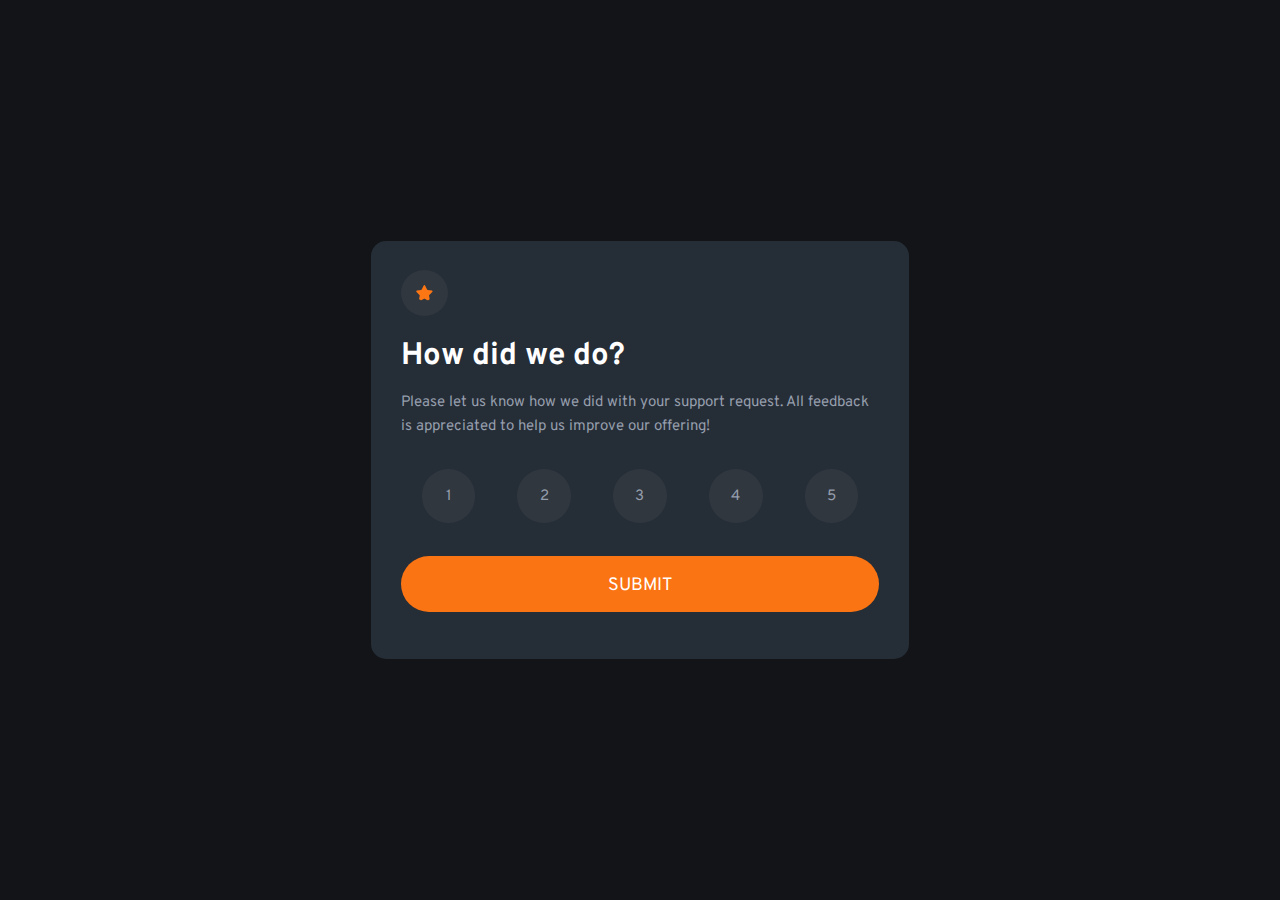
==== index.html @ 42cb7bd7 "Created the rating page" ====
<!DOCTYPE html>
<html lang="en">

<head>
  <meta charset="UTF-8">
  <meta http-equiv="X-UA-Compatible" content="IE=edge">
  <meta name="viewport" content="width=device-width, initial-scale=1.0">
  <link rel="icon" type="image/x-icon" href="images/favicon-32x32.png">
  <!-- Font -->
  <link rel="preconnect" href="https://fonts.googleapis.com">
  <link rel="preconnect" href="https://fonts.gstatic.com" crossorigin>
  <link href="https://fonts.googleapis.com/css2?family=Overpass:wght@400;700&display=swap" rel="stylesheet">
  <link rel="stylesheet" href="style.css">
  <title>Interactive Rating Component</title>
</head>

<body>
  <div class="container">
    <div class="card">
      <form action="/">
        <fieldset>
          <legend>
            <svg class="star" width="17" height="16" xmlns="http://www.w3.org/2000/svg">
              <path
                d="m9.067.43 1.99 4.031c.112.228.33.386.58.422l4.45.647a.772.772 0 0 1 .427 1.316l-3.22 3.138a.773.773 0 0 0-.222.683l.76 4.431a.772.772 0 0 1-1.12.813l-3.98-2.092a.773.773 0 0 0-.718 0l-3.98 2.092a.772.772 0 0 1-1.119-.813l.76-4.431a.77.77 0 0 0-.222-.683L.233 6.846A.772.772 0 0 1 .661 5.53l4.449-.647a.772.772 0 0 0 .58-.422L7.68.43a.774.774 0 0 1 1.387 0Z"
                fill="#FC7614" />
            </svg>
            <h2 class="card-heading">How did we do?</h2>
            <p class="card-body">
              Please let us know how we did with your support request. All feedback is appreciated to
              help us improve
              our
              offering!
            </p>
          </legend>
          <div class="radio-group">
            <div class="radio-btn">
              <input type="radio" name="rating" id="rating-1" value="1">
              <label for="rating-1">1</label>
            </div>
            <div class="radio-btn">
              <input type="radio" name="rating" id="rating-2" value="2">
              <label for="rating-2">2</label>
            </div>
            <div class="radio-btn">
              <input type="radio" name="rating" id="rating-3" value="3">
              <label for="rating-3">3</label>
            </div>
            <div class="radio-btn">
              <input type="radio" name="rating" id="rating-4" value="4">
              <label for="rating-4">4</label>
            </div>
            <div class="radio-btn">
              <input type="radio" name="rating" id="rating-5" value="5" checked>
              <label for="rating-5">5</label>
            </div>
          </div>
          <div>
            <input type="submit" value="SUBMIT">
          </div>
        </fieldset>
      </form>
    </div>
  </div>

  <script src="app.js"></script>
</body>

</html>
---- style.css ----
:root {
  --very-dark-blue: hsl(216, 12%, 8%);
  --dark-blue: hsl(213, 19%, 18%);
  --medium-grey: hsl(216, 12%, 54%);
  --light-grey: hsl(217, 12%, 63%);
  --white: hsl(0, 0%, 100%);
  --orange: hsl(25, 97%, 53%);
}

* {
  font-family: 'Overpass', sans-serif;
  margin: 0;
  padding: 0;
  border: none;
  /* outline: 1px solid lightgreen; */
}

input[type=radio] {
  appearance: none;
}

/******** Layout **********/

.container {
  display: flex;
  flex-direction: column;
  align-items: center;
  justify-content: center;
  height: 100vh;
}

.card {
  border-radius: 15px;
  padding: 1.953em;
  width: 70%;
  max-width: 478.7px;
}

.star {
  border-radius: 50%;
  padding: 15px;
}

.card-heading {
  margin: 0.482em 0;
}

.card-body {
  margin: 1em 0;
}

.radio-group {
  display: flex;
  flex-wrap: wrap;
  justify-content: space-around;
  margin: 1em 0;
}

.radio-btn,
.radio-btn label {
  cursor: pointer;
}

.radio-btn {
  height: 3.583em;
  width: 3.583em;
  display: flex;
  justify-content: center;
  align-items: center;
  border-radius: 50%;
}

input[type=submit] {
  border-radius: 36.621px;
  padding: 1em 0 0.8em;
  margin: 1em 0;
  width: 100%;
  cursor: pointer;
}

/******** Type **********/
body {
  font-size: 15px;
}

.card-heading {
  font-size: 2.074em;
}

.card-body {
  /* font-size: 1.1em; */
  line-height: 1.6;
}

input[type=submit] {
  font-size: 1.2em;
}

/******** Color **********/
.container {
  background-color: var(--very-dark-blue);
}

.card {
  background-color: var(--dark-blue);
}

.star {
  background-color: hsl(216, 12%, 22%);
}

.card-heading {
  color: var(--white);
}

.card-body {
  color: var(--light-grey);
}

.radio-btn {
  color: var(--light-grey);
  background-color: hsl(216, 12%, 22%);
}

.radio-btn:hover {
  background-color: var(--light-grey);
  color: var(--white);
}

input[type=submit] {
  background-color: var(--orange);
  color: var(--white);
}

input[type=submit]:hover {
  color: var(--orange);
  background-color: var(--white);
}
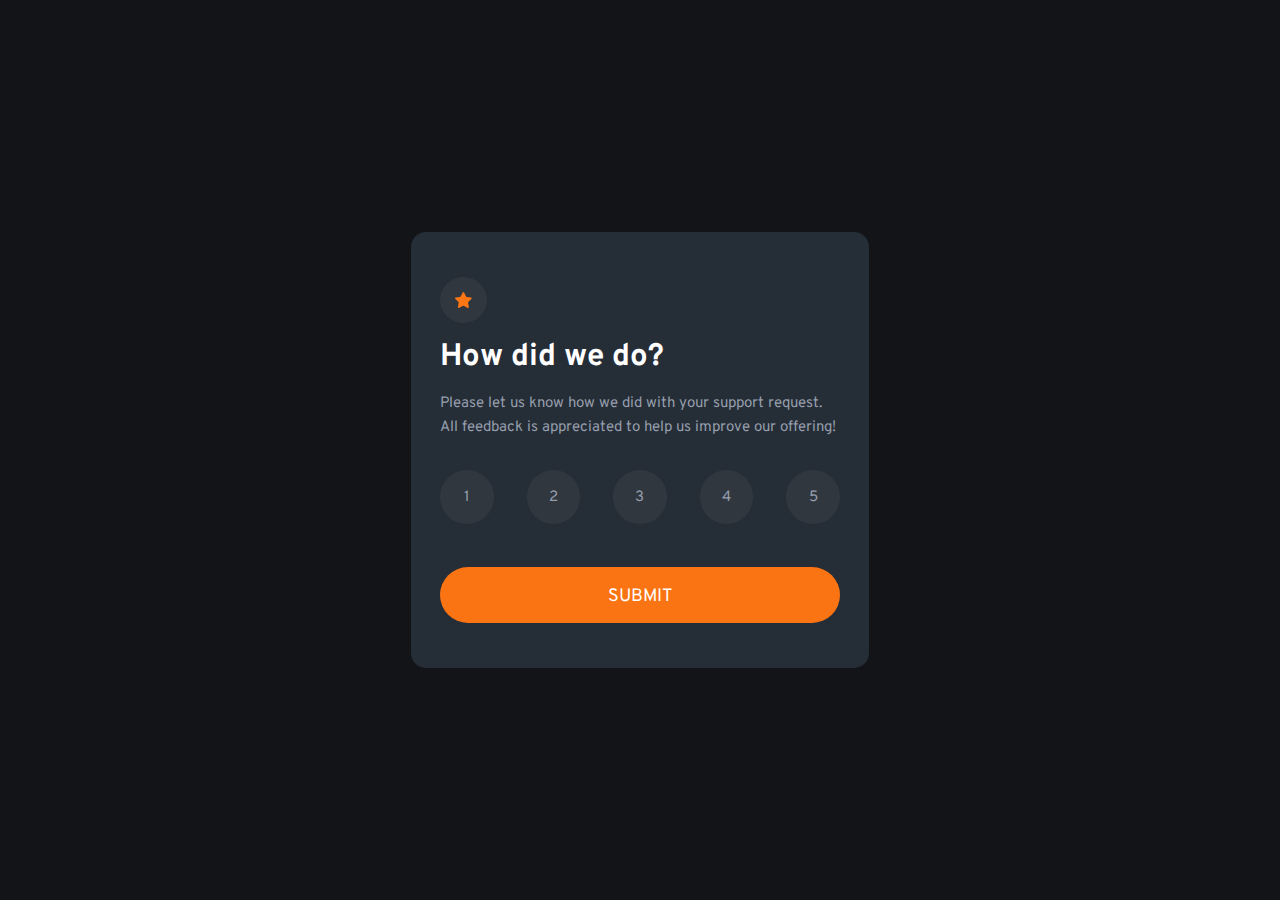
==== commit 1e63d2c6: "completed all functionalities" ====
--- a/index.html
+++ b/index.html
@@ -15,48 +15,50 @@
 </head>
 
 <body>
-  <div class="container">
+  <div class="container center">
     <div class="card">
-      <form action="/">
+      <form class="form" action="/">
         <fieldset>
           <legend>
-            <svg class="star" width="17" height="16" xmlns="http://www.w3.org/2000/svg">
-              <path
-                d="m9.067.43 1.99 4.031c.112.228.33.386.58.422l4.45.647a.772.772 0 0 1 .427 1.316l-3.22 3.138a.773.773 0 0 0-.222.683l.76 4.431a.772.772 0 0 1-1.12.813l-3.98-2.092a.773.773 0 0 0-.718 0l-3.98 2.092a.772.772 0 0 1-1.119-.813l.76-4.431a.77.77 0 0 0-.222-.683L.233 6.846A.772.772 0 0 1 .661 5.53l4.449-.647a.772.772 0 0 0 .58-.422L7.68.43a.774.774 0 0 1 1.387 0Z"
-                fill="#FC7614" />
-            </svg>
+            <div class="star light-bg center">
+              <svg width="17" height="16" xmlns="http://www.w3.org/2000/svg">
+                <path
+                  d="m9.067.43 1.99 4.031c.112.228.33.386.58.422l4.45.647a.772.772 0 0 1 .427 1.316l-3.22 3.138a.773.773 0 0 0-.222.683l.76 4.431a.772.772 0 0 1-1.12.813l-3.98-2.092a.773.773 0 0 0-.718 0l-3.98 2.092a.772.772 0 0 1-1.119-.813l.76-4.431a.77.77 0 0 0-.222-.683L.233 6.846A.772.772 0 0 1 .661 5.53l4.449-.647a.772.772 0 0 0 .58-.422L7.68.43a.774.774 0 0 1 1.387 0Z"
+                  fill="#FC7614" />
+              </svg>
+            </div>
             <h2 class="card-heading">How did we do?</h2>
-            <p class="card-body">
+            <p class="card-body my-1">
               Please let us know how we did with your support request. All feedback is appreciated to
               help us improve
               our
               offering!
             </p>
           </legend>
-          <div class="radio-group">
-            <div class="radio-btn">
+          <div class="radio-group my-1">
+            <div class="radio-btn center">
               <input type="radio" name="rating" id="rating-1" value="1">
               <label for="rating-1">1</label>
             </div>
-            <div class="radio-btn">
+            <div class="radio-btn center">
               <input type="radio" name="rating" id="rating-2" value="2">
               <label for="rating-2">2</label>
             </div>
-            <div class="radio-btn">
+            <div class="radio-btn center">
               <input type="radio" name="rating" id="rating-3" value="3">
               <label for="rating-3">3</label>
             </div>
-            <div class="radio-btn">
+            <div class="radio-btn center">
               <input type="radio" name="rating" id="rating-4" value="4">
               <label for="rating-4">4</label>
             </div>
-            <div class="radio-btn">
+            <div class="radio-btn center">
               <input type="radio" name="rating" id="rating-5" value="5" checked>
               <label for="rating-5">5</label>
             </div>
           </div>
           <div>
-            <input type="submit" value="SUBMIT">
+            <input class="btn" type="submit" value="SUBMIT">
           </div>
         </fieldset>
       </form>
--- a/style.css
+++ b/style.css
@@ -19,24 +19,24 @@
   appearance: none;
 }
 
+.radio-btn label {
+  pointer-events: none;
+}
+
 /******** Layout **********/
-
 .container {
-  display: flex;
-  flex-direction: column;
-  align-items: center;
-  justify-content: center;
   height: 100vh;
 }
 
 .card {
   border-radius: 15px;
-  padding: 1.953em;
-  width: 70%;
-  max-width: 478.7px;
+  padding: 3.052em 1.953em;
+  width: 75%;
+  max-width: 400px;
 }
 
 .star {
+  width: 17px;
   border-radius: 50%;
   padding: 15px;
 }
@@ -45,37 +45,30 @@
   margin: 0.482em 0;
 }
 
-.card-body {
-  margin: 1em 0;
-}
-
 .radio-group {
   display: flex;
   flex-wrap: wrap;
-  justify-content: space-around;
-  margin: 1em 0;
-}
-
-.radio-btn,
-.radio-btn label {
-  cursor: pointer;
+  justify-content: space-between;
 }
 
 .radio-btn {
   height: 3.583em;
   width: 3.583em;
-  display: flex;
-  justify-content: center;
-  align-items: center;
   border-radius: 50%;
+  cursor: pointer;
 }
 
-input[type=submit] {
+.btn {
   border-radius: 36.621px;
   padding: 1em 0 0.8em;
-  margin: 1em 0;
   width: 100%;
   cursor: pointer;
+  margin: 1.563em 0 0;
+}
+
+.rate-output {
+  padding: 0.512em 1em;
+  border-radius: 30px;
 }
 
 /******** Type **********/
@@ -88,13 +81,13 @@
 }
 
 .card-body {
-  /* font-size: 1.1em; */
   line-height: 1.6;
 }
 
-input[type=submit] {
+.btn {
   font-size: 1.2em;
 }
+
 
 /******** Color **********/
 .container {
@@ -103,10 +96,6 @@
 
 .card {
   background-color: var(--dark-blue);
-}
-
-.star {
-  background-color: hsl(216, 12%, 22%);
 }
 
 .card-heading {
@@ -127,12 +116,44 @@
   color: var(--white);
 }
 
-input[type=submit] {
+.btn {
   background-color: var(--orange);
   color: var(--white);
 }
 
-input[type=submit]:hover {
+.btn:hover {
   color: var(--orange);
   background-color: var(--white);
+}
+
+.selected {
+  background-color: var(--orange);
+  color: var(--white);
+}
+
+.rate-output {
+  color: var(--orange);
+}
+
+/* Utility Classes */
+
+.center {
+  display: flex;
+  flex-direction: column;
+  justify-content: center;
+  align-items: center;
+}
+
+.my-1 {
+  margin: 1em 0;
+}
+
+.light-bg {
+  background-color: hsl(216, 12%, 22%);
+}
+
+.text-center {
+  text-align: center;
+  padding-left: 1em;
+  padding-right: 1em;
 }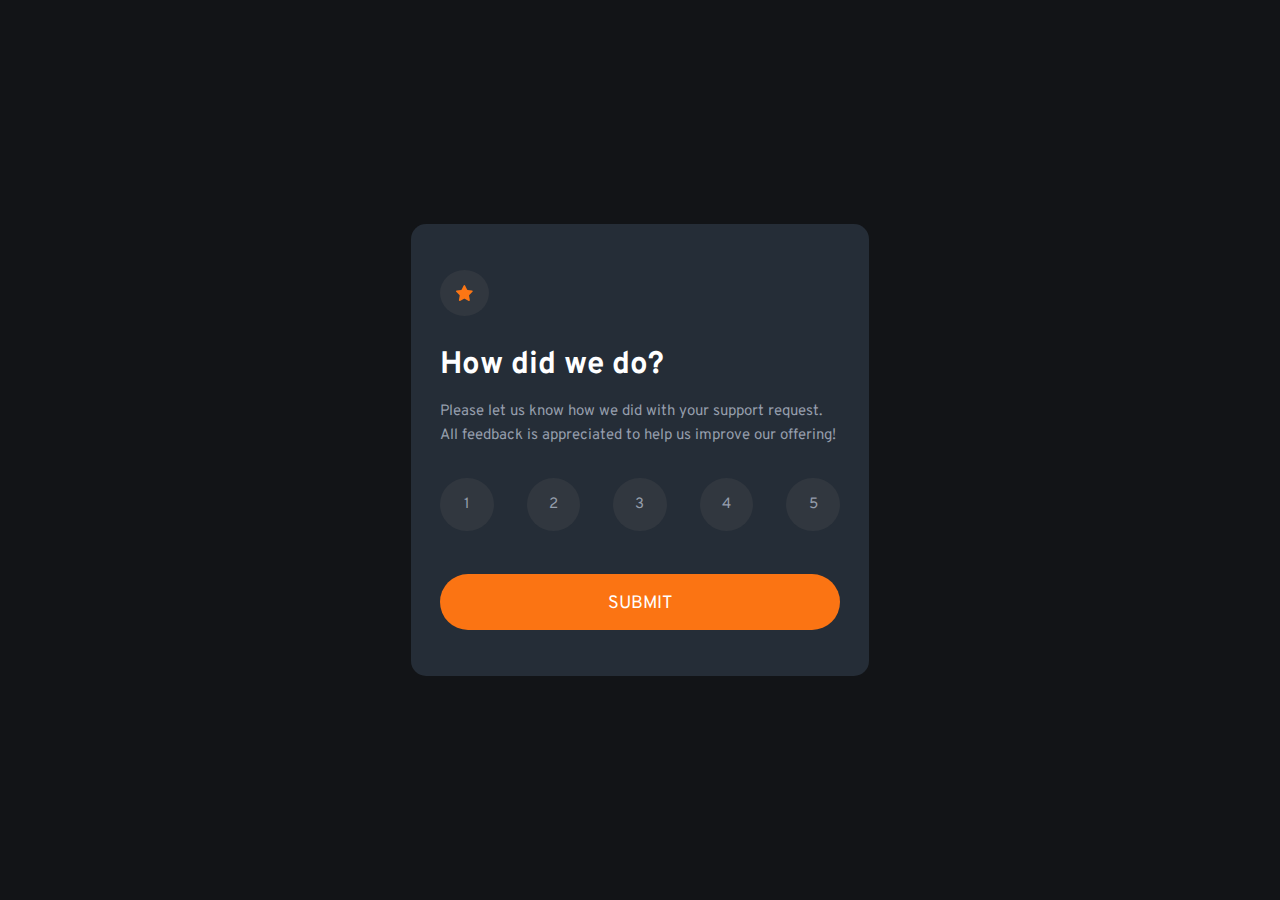
==== commit fd0f835d: "Replaced svg tags with img tags" ====
--- a/index.html
+++ b/index.html
@@ -21,11 +21,7 @@
         <fieldset>
           <legend>
             <div class="star light-bg center">
-              <svg width="17" height="16" xmlns="http://www.w3.org/2000/svg">
-                <path
-                  d="m9.067.43 1.99 4.031c.112.228.33.386.58.422l4.45.647a.772.772 0 0 1 .427 1.316l-3.22 3.138a.773.773 0 0 0-.222.683l.76 4.431a.772.772 0 0 1-1.12.813l-3.98-2.092a.773.773 0 0 0-.718 0l-3.98 2.092a.772.772 0 0 1-1.119-.813l.76-4.431a.77.77 0 0 0-.222-.683L.233 6.846A.772.772 0 0 1 .661 5.53l4.449-.647a.772.772 0 0 0 .58-.422L7.68.43a.774.774 0 0 1 1.387 0Z"
-                  fill="#FC7614" />
-              </svg>
+              <img src="images/icon-star.svg" alt="star icon">
             </div>
             <h2 class="card-heading">How did we do?</h2>
             <p class="card-body my-1">
--- a/style.css
+++ b/style.css
@@ -36,9 +36,10 @@
 }
 
 .star {
-  width: 17px;
+  width: 1.25em;
   border-radius: 50%;
-  padding: 15px;
+  padding: 1em;
+  margin-bottom: 1.953em;
 }
 
 .card-heading {
@@ -59,7 +60,7 @@
 }
 
 .btn {
-  border-radius: 36.621px;
+  border-radius: 2.441em;
   padding: 1em 0 0.8em;
   width: 100%;
   cursor: pointer;
@@ -68,7 +69,7 @@
 
 .rate-output {
   padding: 0.512em 1em;
-  border-radius: 30px;
+  border-radius: 1.953em;
 }
 
 /******** Type **********/
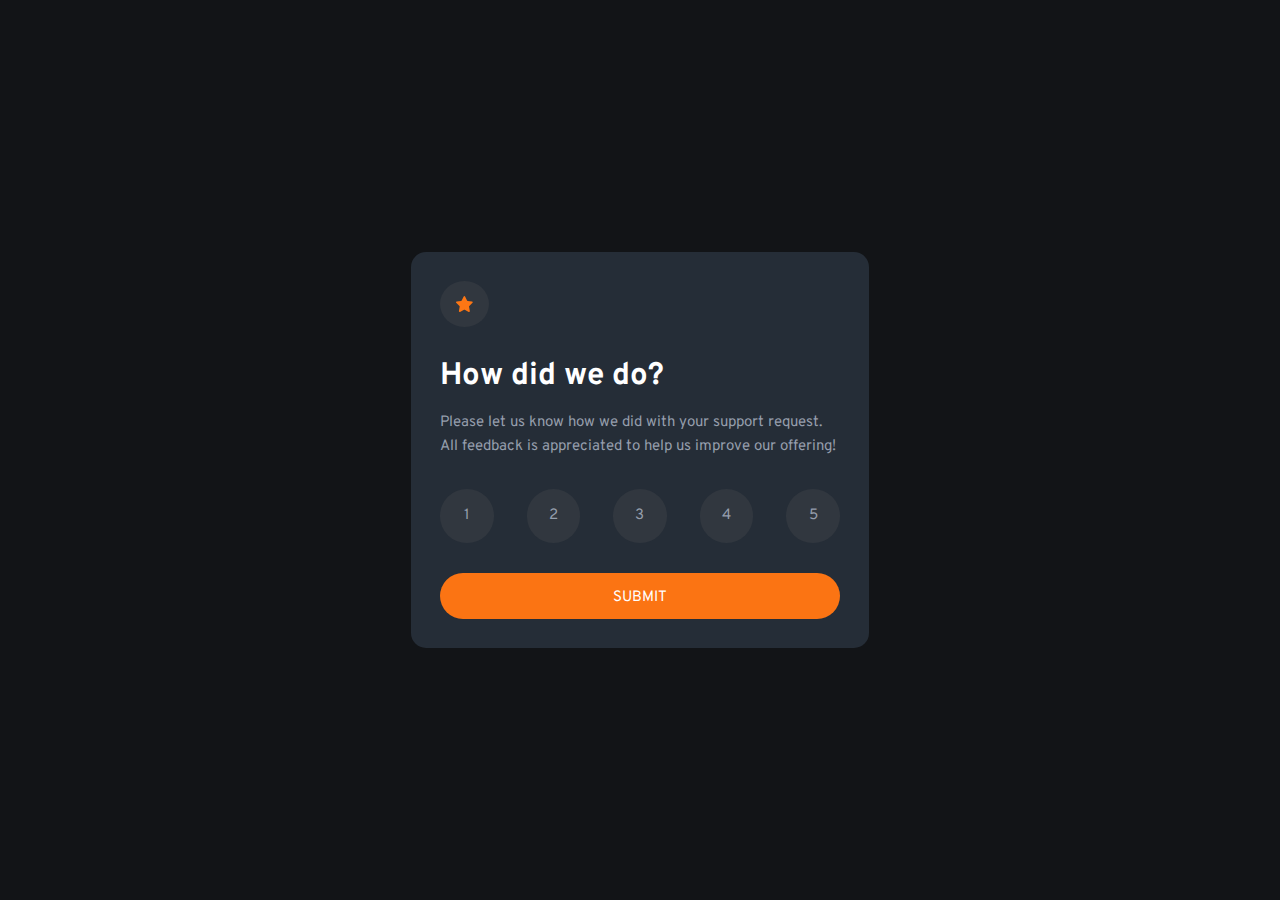
==== commit bef7722d: "Minor changes" ====
--- a/index.html
+++ b/index.html
@@ -20,8 +20,8 @@
       <form class="form" action="/">
         <fieldset>
           <legend>
-            <div class="star light-bg center">
-              <img src="images/icon-star.svg" alt="star icon">
+            <div class="star light-bg center no-select">
+              <img src="images/icon-star.svg" aria-hidden="true" alt="star icon">
             </div>
             <h2 class="card-heading">How did we do?</h2>
             <p class="card-body my-1">
@@ -31,8 +31,8 @@
               offering!
             </p>
           </legend>
-          <div class="radio-group my-1">
-            <div class="radio-btn center">
+          <div class="radio-group no-select my-1">
+            <div class="radio-btn center hover-off">
               <input type="radio" name="rating" id="rating-1" value="1">
               <label for="rating-1">1</label>
             </div>
@@ -49,12 +49,12 @@
               <label for="rating-4">4</label>
             </div>
             <div class="radio-btn center">
-              <input type="radio" name="rating" id="rating-5" value="5" checked>
+              <input type="radio" name="rating" id="rating-5" value="5">
               <label for="rating-5">5</label>
             </div>
           </div>
           <div>
-            <input class="btn" type="submit" value="SUBMIT">
+            <input class="btn no-select" type="submit" value="SUBMIT">
           </div>
         </fieldset>
       </form>
--- a/style.css
+++ b/style.css
@@ -1,3 +1,5 @@
+/* This file uses a modular scale with 1.2 and 1.25 ratio */
+
 :root {
   --very-dark-blue: hsl(216, 12%, 8%);
   --dark-blue: hsl(213, 19%, 18%);
@@ -5,10 +7,11 @@
   --light-grey: hsl(217, 12%, 63%);
   --white: hsl(0, 0%, 100%);
   --orange: hsl(25, 97%, 53%);
+  --type-face: 'Overpass', sans-serif;
 }
 
 * {
-  font-family: 'Overpass', sans-serif;
+  font-family: var(--type-face);
   margin: 0;
   padding: 0;
   border: none;
@@ -30,7 +33,7 @@
 
 .card {
   border-radius: 15px;
-  padding: 3.052em 1.953em;
+  padding: 1.953em;
   width: 75%;
   max-width: 400px;
 }
@@ -57,6 +60,15 @@
   width: 3.583em;
   border-radius: 50%;
   cursor: pointer;
+  transition: background-color 0.3s linear;
+}
+
+.radio-btn:focus {
+  outline: 2px solid red !important;
+}
+
+.btn:focus {
+  outline: 2px solid red;
 }
 
 .btn {
@@ -64,7 +76,8 @@
   padding: 1em 0 0.8em;
   width: 100%;
   cursor: pointer;
-  margin: 1.563em 0 0;
+  margin: 1em 0 0;
+  transition: background-color 0.3s linear;
 }
 
 .rate-output {
@@ -86,7 +99,7 @@
 }
 
 .btn {
-  font-size: 1.2em;
+  font-size: 1em;
 }
 
 
@@ -112,10 +125,11 @@
   background-color: hsl(216, 12%, 22%);
 }
 
-.radio-btn:hover {
-  background-color: var(--light-grey);
+.radio-btn:not(.hover-off):hover {
+  background-color: var(--orange);
   color: var(--white);
 }
+
 
 .btn {
   background-color: var(--orange);
@@ -123,12 +137,12 @@
 }
 
 .btn:hover {
+  background-color: var(--white);
   color: var(--orange);
-  background-color: var(--white);
 }
 
 .selected {
-  background-color: var(--orange);
+  background-color: var(--light-grey);
   color: var(--white);
 }
 
@@ -157,4 +171,9 @@
   text-align: center;
   padding-left: 1em;
   padding-right: 1em;
+}
+
+.no-select {
+  -webkit-user-select: none;
+  user-select: none;
 }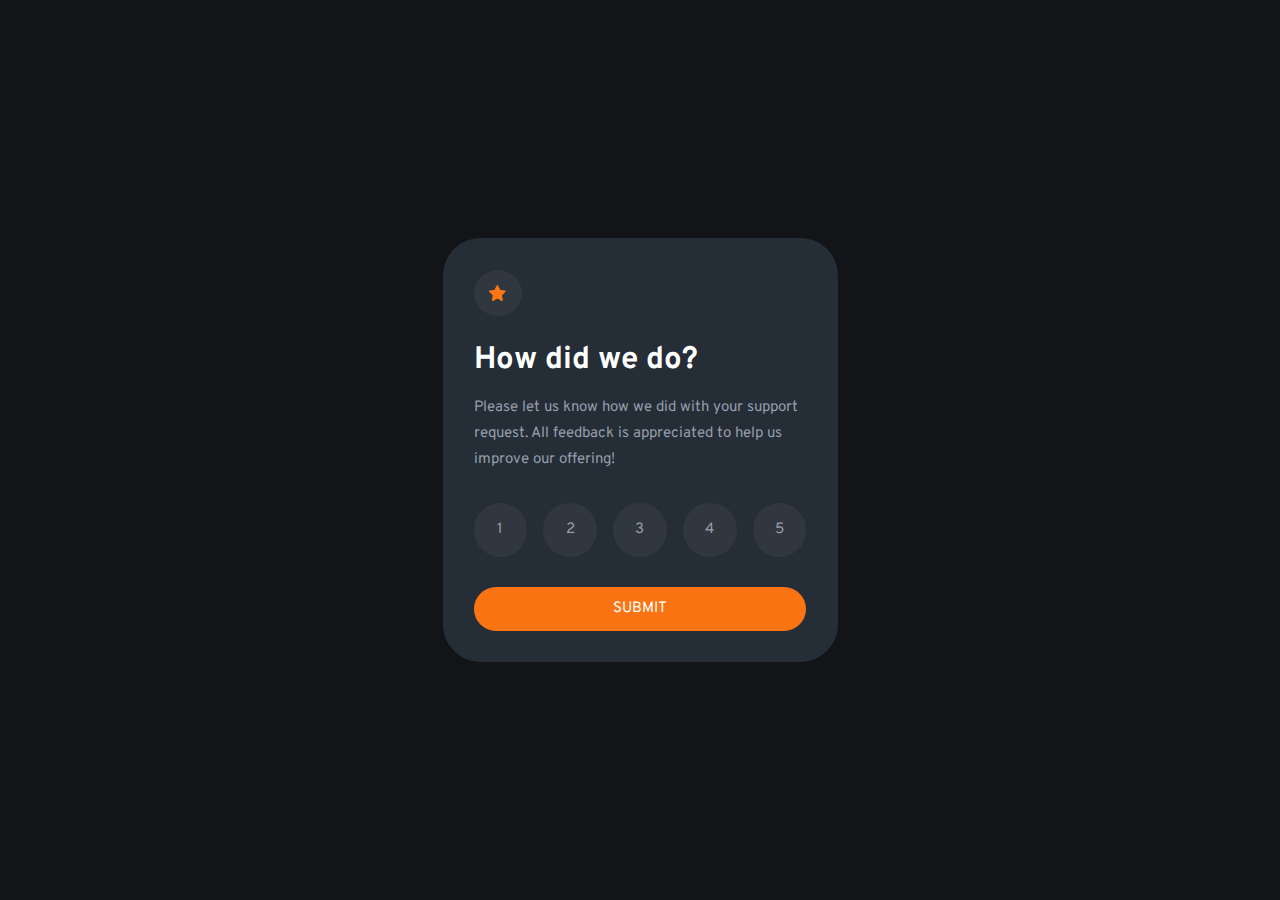
==== commit 8f0f19d0: "added warning and minor changes" ====
--- a/index.html
+++ b/index.html
@@ -16,11 +16,14 @@
 
 <body>
   <div class="container center">
+    <!-- <div class="card warning">
+      Please select a number
+    </div> -->
     <div class="card">
       <form class="form" action="/">
         <fieldset>
           <legend>
-            <div class="star light-bg center no-select">
+            <div class="star light-bg center no-selection">
               <img src="images/icon-star.svg" aria-hidden="true" alt="star icon">
             </div>
             <h2 class="card-heading">How did we do?</h2>
@@ -31,7 +34,7 @@
               offering!
             </p>
           </legend>
-          <div class="radio-group no-select my-1">
+          <div class="radio-group no-selection my-1">
             <div class="radio-btn center hover-off">
               <input type="radio" name="rating" id="rating-1" value="1">
               <label for="rating-1">1</label>
@@ -54,7 +57,7 @@
             </div>
           </div>
           <div>
-            <input class="btn no-select" type="submit" value="SUBMIT">
+            <input class="btn no-selection" type="submit" value="SUBMIT">
           </div>
         </fieldset>
       </form>
--- a/style.css
+++ b/style.css
@@ -7,6 +7,7 @@
   --light-grey: hsl(217, 12%, 63%);
   --white: hsl(0, 0%, 100%);
   --orange: hsl(25, 97%, 53%);
+  --warning: #BD1B06;
   --type-face: 'Overpass', sans-serif;
 }
 
@@ -32,17 +33,19 @@
 }
 
 .card {
-  border-radius: 15px;
-  padding: 1.953em;
+  border-radius: 2.488em;
+  padding: 2.074em;
   width: 75%;
-  max-width: 400px;
+  max-width: 332.791px;
+  /* 332.791px */
+  /* height: 45%; */
 }
 
 .star {
-  width: 1.25em;
+  width: 1.2em;
   border-radius: 50%;
   padding: 1em;
-  margin-bottom: 1.953em;
+  margin-bottom: 1.728em;
 }
 
 .card-heading {
@@ -63,17 +66,9 @@
   transition: background-color 0.3s linear;
 }
 
-.radio-btn:focus {
-  outline: 2px solid red !important;
-}
-
-.btn:focus {
-  outline: 2px solid red;
-}
-
 .btn {
   border-radius: 2.441em;
-  padding: 1em 0 0.8em;
+  padding: 0.833em 0;
   width: 100%;
   cursor: pointer;
   margin: 1em 0 0;
@@ -81,8 +76,19 @@
 }
 
 .rate-output {
-  padding: 0.512em 1em;
-  border-radius: 1.953em;
+  padding: 0.579em 1em;
+  margin: 2.074em 0 1em;
+  border-radius: 2.074em;
+}
+
+.warning {
+  background-color: var(--warning) !important;
+  color: white !important;
+  padding: 1em 1.2em;
+  border-radius: 1em;
+  margin-bottom: 0.833em;
+  font-size: 1.2em;
+  width: 332.791px;
 }
 
 /******** Type **********/
@@ -95,7 +101,7 @@
 }
 
 .card-body {
-  line-height: 1.6;
+  line-height: 1.72;
 }
 
 .btn {
@@ -173,7 +179,7 @@
   padding-right: 1em;
 }
 
-.no-select {
+.no-selection {
   -webkit-user-select: none;
   user-select: none;
 }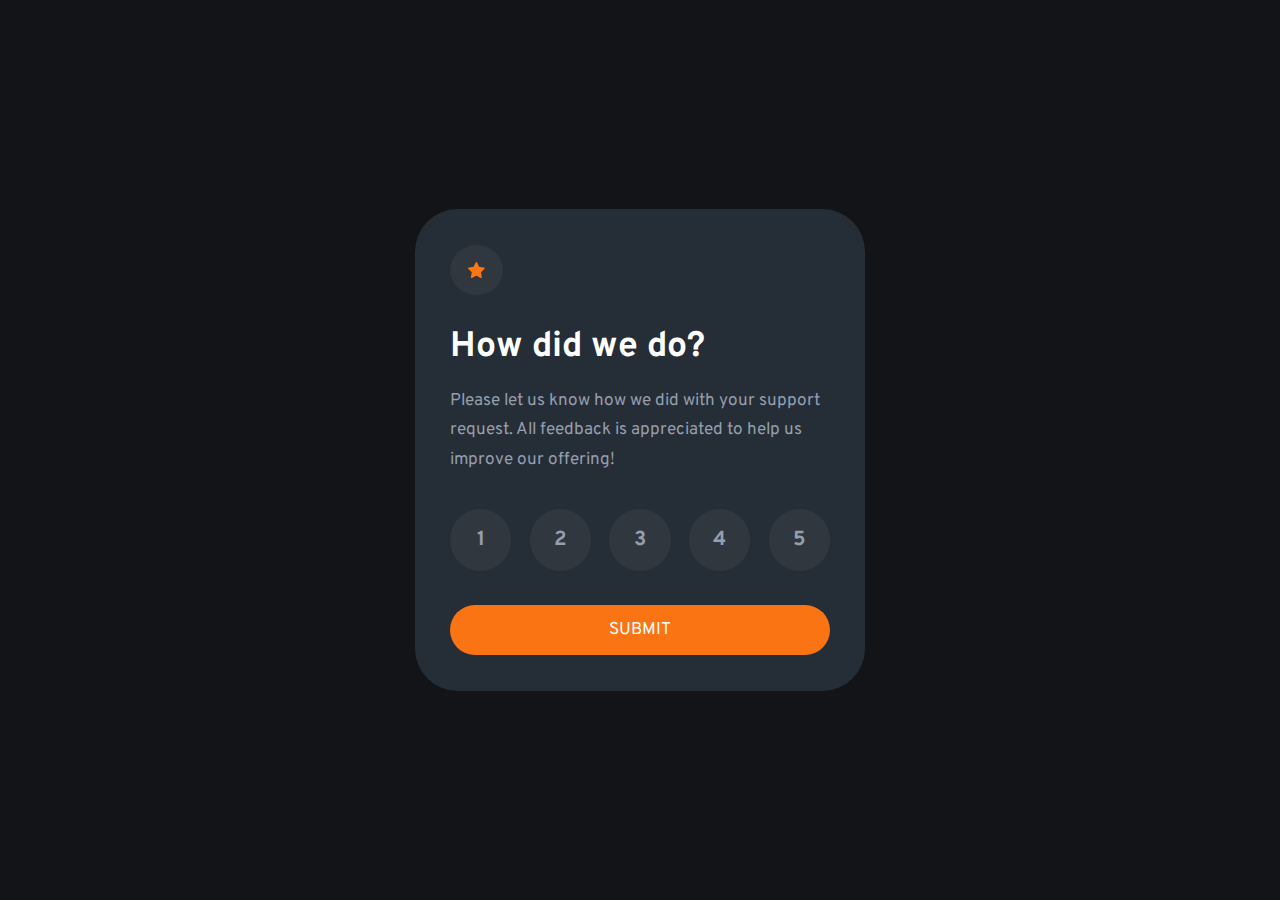
==== commit f128db05: "fixed accessibility issues" ====
--- a/index.html
+++ b/index.html
@@ -15,25 +15,20 @@
 </head>
 
 <body>
-  <div class="container center">
-    <!-- <div class="card warning">
-      Please select a number
-    </div> -->
+  <main class="container center">
     <div class="card">
       <form class="form" action="/">
+        <div class="star light-bg center no-selection">
+          <img src="images/icon-star.svg" aria-hidden="true" alt="star icon">
+        </div>
+        <h1 class="card-heading">How did we do?</h1>
+        <p class="card-body my-1">
+          Please let us know how we did with your support request. All feedback is appreciated to
+          help us improve
+          our
+          offering!
+        </p>
         <fieldset>
-          <legend>
-            <div class="star light-bg center no-selection">
-              <img src="images/icon-star.svg" aria-hidden="true" alt="star icon">
-            </div>
-            <h2 class="card-heading">How did we do?</h2>
-            <p class="card-body my-1">
-              Please let us know how we did with your support request. All feedback is appreciated to
-              help us improve
-              our
-              offering!
-            </p>
-          </legend>
           <div class="radio-group no-selection my-1">
             <div class="radio-btn center hover-off">
               <input type="radio" name="rating" id="rating-1" value="1">
@@ -62,7 +57,7 @@
         </fieldset>
       </form>
     </div>
-  </div>
+  </main>
 
   <script src="app.js"></script>
 </body>
--- a/style.css
+++ b/style.css
@@ -1,4 +1,4 @@
-/* This file uses a modular scale with 1.2 and 1.25 ratio */
+/* This file uses a modular scale with 1.2 ratio */
 
 :root {
   --very-dark-blue: hsl(216, 12%, 8%);
@@ -29,20 +29,18 @@
 
 /******** Layout **********/
 .container {
-  height: 100vh;
+  min-height: 100vh;
 }
 
 .card {
   border-radius: 2.488em;
   padding: 2.074em;
   width: 75%;
-  max-width: 332.791px;
-  /* 332.791px */
-  /* height: 45%; */
+  max-width: 22.19em;
 }
 
 .star {
-  width: 1.2em;
+  width: 1.1em;
   border-radius: 50%;
   padding: 1em;
   margin-bottom: 1.728em;
@@ -55,6 +53,7 @@
 .radio-group {
   display: flex;
   flex-wrap: wrap;
+  row-gap: 0.579em;
   justify-content: space-between;
 }
 
@@ -88,12 +87,12 @@
   border-radius: 1em;
   margin-bottom: 0.833em;
   font-size: 1.2em;
-  width: 332.791px;
+  width: 18.488em;
 }
 
 /******** Type **********/
 body {
-  font-size: 15px;
+  font-size: calc(12px + 0.4vw);
 }
 
 .card-heading {
@@ -108,6 +107,10 @@
   font-size: 1em;
 }
 
+.radio-btn label {
+  font-size: 1.2em;
+  font-weight: 700;
+}
 
 /******** Color **********/
 .container {
